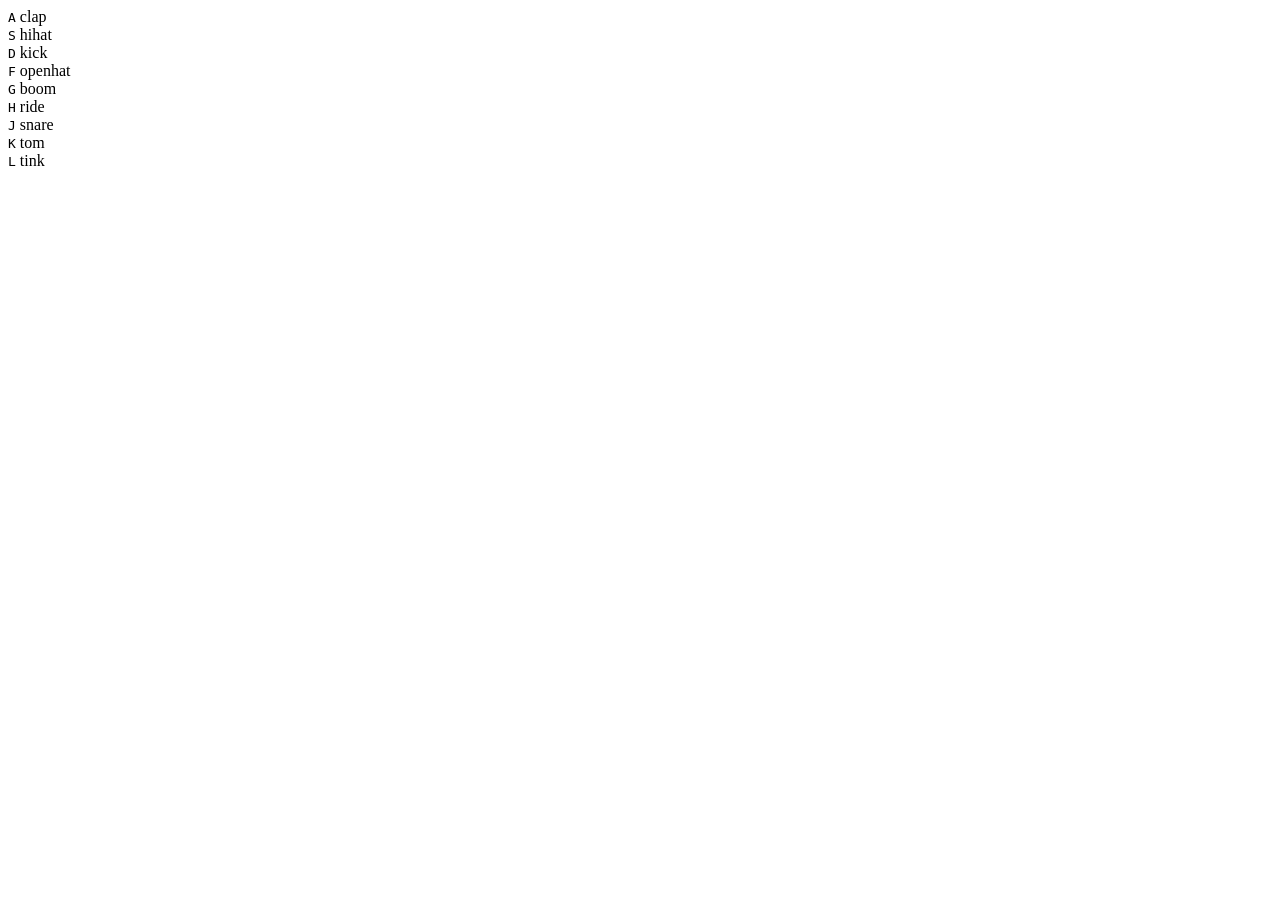
==== 1-js-DrumKit/index.html @ 5c6bfd1a "Add starting files Change background Make script a separate file for organization" ====
<!DOCTYPE html>
<html lang="en">
<head>
  <meta charset="UTF-8">
  <title>JS Drum Kit</title>
  <link rel="stylesheet" href="style.css">
  <link rel="icon" href="https://fav.farm/🔥" />
</head>
<body>


  <div class="keys">
    <div data-key="65" class="key">
      <kbd>A</kbd>
      <span class="sound">clap</span>
    </div>

    <div data-key="83" class="key">
      <kbd>S</kbd>
      <span class="sound">hihat</span>
    </div>

    <div data-key="68" class="key">
      <kbd>D</kbd>
      <span class="sound">kick</span>
    </div>

    <div data-key="70" class="key">
      <kbd>F</kbd>
      <span class="sound">openhat</span>
    </div>

    <div data-key="71" class="key">
      <kbd>G</kbd>
      <span class="sound">boom</span>
    </div>

    <div data-key="72" class="key">
      <kbd>H</kbd>
      <span class="sound">ride</span>
    </div>

    <div data-key="74" class="key">
      <kbd>J</kbd>
      <span class="sound">snare</span>
    </div>

    <div data-key="75" class="key">
      <kbd>K</kbd>
      <span class="sound">tom</span>
    </div>
    
    <div data-key="76" class="key">
      <kbd>L</kbd>
      <span class="sound">tink</span>
    </div>
  </div>

  <audio data-key="65" src="sounds/clap.wav"></audio>
  <audio data-key="83" src="sounds/hihat.wav"></audio>
  <audio data-key="68" src="sounds/kick.wav"></audio>
  <audio data-key="70" src="sounds/openhat.wav"></audio>
  <audio data-key="71" src="sounds/boom.wav"></audio>
  <audio data-key="72" src="sounds/ride.wav"></audio>
  <audio data-key="74" src="sounds/snare.wav"></audio>
  <audio data-key="75" src="sounds/tom.wav"></audio>
  <audio data-key="76" src="sounds/tink.wav"></audio>

<script src="./script.js"></script>


</body>
</html>
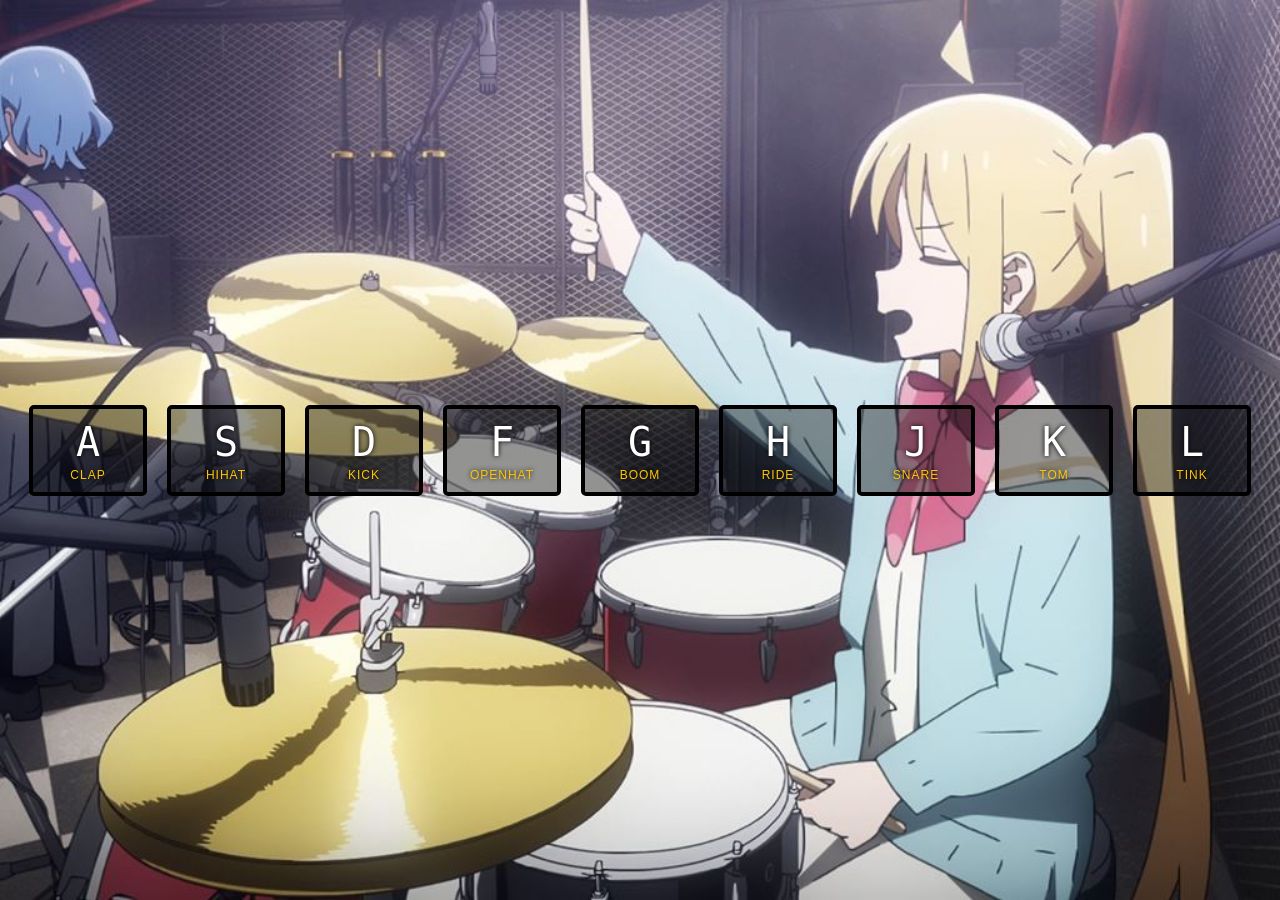
==== commit b798d49e: "Add event listeners to key and play audio" ====
--- a/1-js-DrumKit/index.html
+++ b/1-js-DrumKit/index.html
@@ -10,61 +10,61 @@
 
 
   <div class="keys">
-    <div data-key="65" class="key">
+    <div data-key="KeyA" class="key">
       <kbd>A</kbd>
       <span class="sound">clap</span>
     </div>
 
-    <div data-key="83" class="key">
+    <div data-key="KeyS" class="key">
       <kbd>S</kbd>
       <span class="sound">hihat</span>
     </div>
 
-    <div data-key="68" class="key">
+    <div data-key="KeyD" class="key">
       <kbd>D</kbd>
       <span class="sound">kick</span>
     </div>
 
-    <div data-key="70" class="key">
+    <div data-key="KeyF" class="key">
       <kbd>F</kbd>
       <span class="sound">openhat</span>
     </div>
 
-    <div data-key="71" class="key">
+    <div data-key="KeyG" class="key">
       <kbd>G</kbd>
       <span class="sound">boom</span>
     </div>
 
-    <div data-key="72" class="key">
+    <div data-key="KeyH" class="key">
       <kbd>H</kbd>
       <span class="sound">ride</span>
     </div>
 
-    <div data-key="74" class="key">
+    <div data-key="KeyJ" class="key">
       <kbd>J</kbd>
       <span class="sound">snare</span>
     </div>
 
-    <div data-key="75" class="key">
+    <div data-key="KeyK" class="key">
       <kbd>K</kbd>
       <span class="sound">tom</span>
     </div>
     
-    <div data-key="76" class="key">
+    <div data-key="KeyL" class="key">
       <kbd>L</kbd>
       <span class="sound">tink</span>
     </div>
   </div>
 
-  <audio data-key="65" src="sounds/clap.wav"></audio>
-  <audio data-key="83" src="sounds/hihat.wav"></audio>
-  <audio data-key="68" src="sounds/kick.wav"></audio>
-  <audio data-key="70" src="sounds/openhat.wav"></audio>
-  <audio data-key="71" src="sounds/boom.wav"></audio>
-  <audio data-key="72" src="sounds/ride.wav"></audio>
-  <audio data-key="74" src="sounds/snare.wav"></audio>
-  <audio data-key="75" src="sounds/tom.wav"></audio>
-  <audio data-key="76" src="sounds/tink.wav"></audio>
+  <audio data-key="KeyA" src="sounds/clap.wav"></audio>
+  <audio data-key="KeyS" src="sounds/hihat.wav"></audio>
+  <audio data-key="KeyD" src="sounds/kick.wav"></audio>
+  <audio data-key="KeyF" src="sounds/openhat.wav"></audio>
+  <audio data-key="KeyG" src="sounds/boom.wav"></audio>
+  <audio data-key="KeyH" src="sounds/ride.wav"></audio>
+  <audio data-key="KeyJ" src="sounds/snare.wav"></audio>
+  <audio data-key="KeyK" src="sounds/tom.wav"></audio>
+  <audio data-key="KeyL" src="sounds/tink.wav"></audio>
 
 <script src="./script.js"></script>
 
--- a/1-js-DrumKit/style.css
+++ b/1-js-DrumKit/style.css
@@ -0,0 +1,51 @@
+html {
+  font-size: 10px;
+  background: url('./images/background.jpg') bottom center;
+  background-size: cover;
+}
+
+body,html {
+  margin: 0;
+  padding: 0;
+  font-family: sans-serif;
+}
+
+.keys {
+  display: flex;
+  flex: 1;
+  min-height: 100vh;
+  align-items: center;
+  justify-content: center;
+}
+
+.key {
+  border: .4rem solid black;
+  border-radius: .5rem;
+  margin: 1rem;
+  font-size: 1.5rem;
+  padding: 1rem .5rem;
+  transition: all .07s ease;
+  width: 10rem;
+  text-align: center;
+  color: white;
+  background: rgba(0,0,0,0.4);
+  text-shadow: 0 0 .5rem black;
+}
+
+.playing {
+  transform: scale(1.1);
+  border-color: #ffc600;
+  box-shadow: 0 0 1rem #ffc600;
+}
+
+kbd {
+  display: block;
+  font-size: 4rem;
+}
+
+.sound {
+  font-size: 1.2rem;
+  text-transform: uppercase;
+  letter-spacing: .1rem;
+  color: #ffc600;
+}
